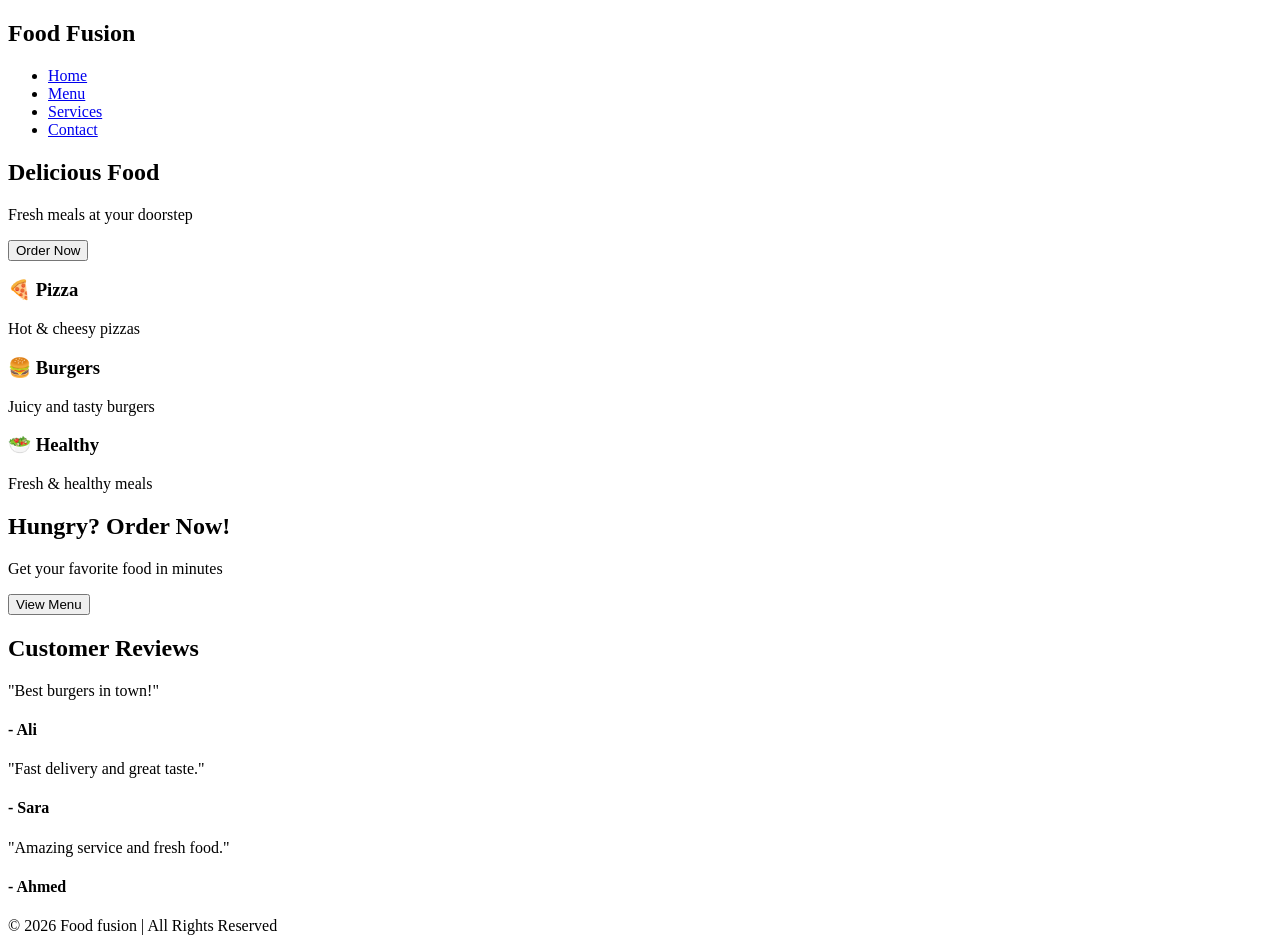
==== index.html @ 692eab53 "Rename Index.html to index.html" ====
<!DOCTYPE html>
<html lang="en">
<head>
  <meta charset="UTF-8">
  <meta name="viewport" content="width=device-width, initial-scale=1.0">
  <title>Food Fusion</title>
  <link rel="stylesheet" href="page.css">
</head>

<body>
<header>
  <h2 class="logo">Food Fusion</h2>
  <nav>
    <ul class="nav-links">
      <li><a href="#">Home</a></li>
      <li><a href="#">Menu</a></li>
      <li><a href="#">Services</a></li>
      <li><a href="#">Contact</a></li>
    </ul>
  </nav>
</header>

<section class="hero">
  <h1>Delicious Food </h1>
  <p>Fresh meals at your doorstep</p>
  <button>Order Now</button>
</section>

<section class="features">
  <div class="card">
    <h3>🍕 Pizza</h3>
    <p>Hot & cheesy pizzas</p>
  </div>
  <div class="card">
    <h3>🍔 Burgers</h3>
    <p>Juicy and tasty burgers</p>
  </div>

  <div class="card">
    <h3>🥗 Healthy</h3>
    <p>Fresh & healthy meals</p>
  </div>
</section>


<section class="cta">
  <h2>Hungry? Order Now!</h2>
  <p>Get your favorite food in minutes</p>
  <button>View Menu</button>
</section>


<section class="testimonials">
  <h2>Customer Reviews</h2>

  <div class="testimonial-container">
    <div class="testimonial">
      <p>"Best burgers in town!"</p>
      <h4>- Ali</h4>
    </div>

    <div class="testimonial">
      <p>"Fast delivery and great taste."</p>
      <h4>- Sara</h4>
    </div>

    <div class="testimonial">
      <p>"Amazing service and fresh food."</p>
      <h4>- Ahmed</h4>
    </div>
  </div>
</section>

<footer>
  <p>© 2026 Food fusion | All Rights Reserved</p>
</footer>

</body>
</html>
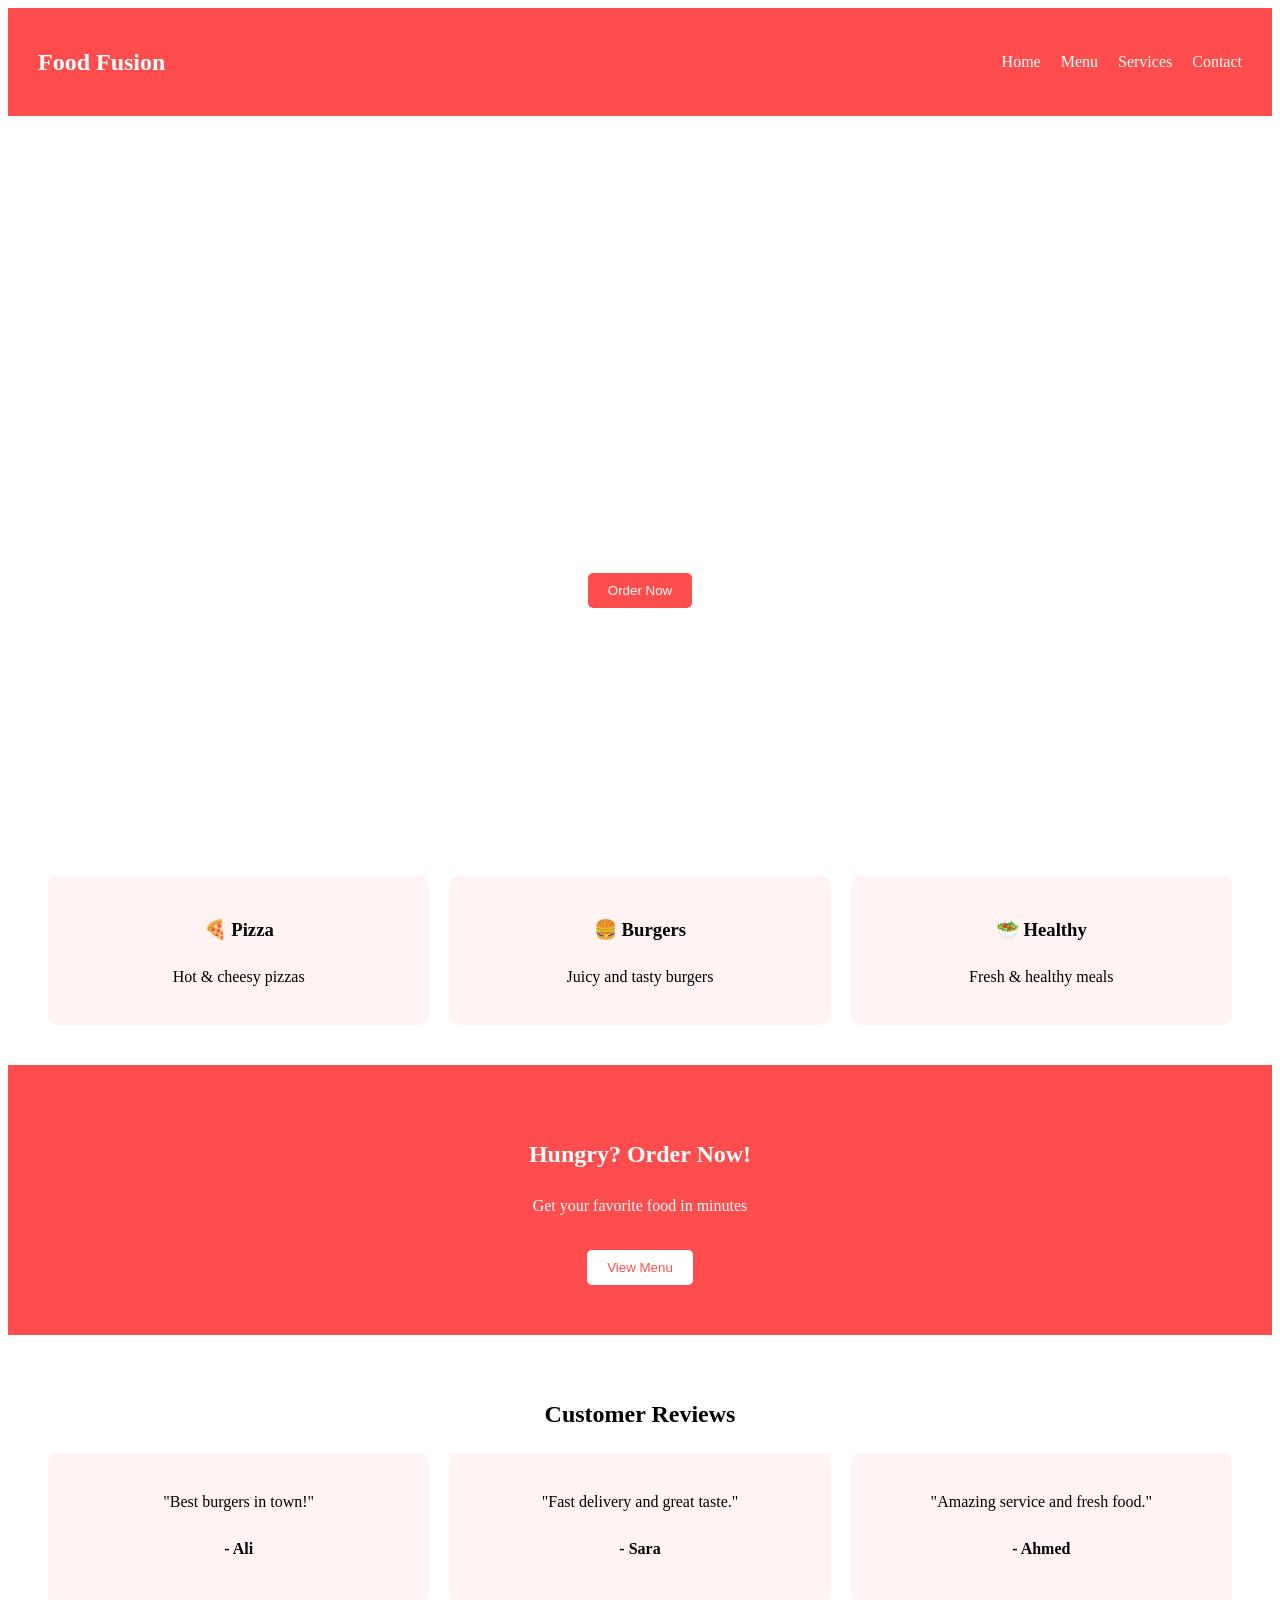
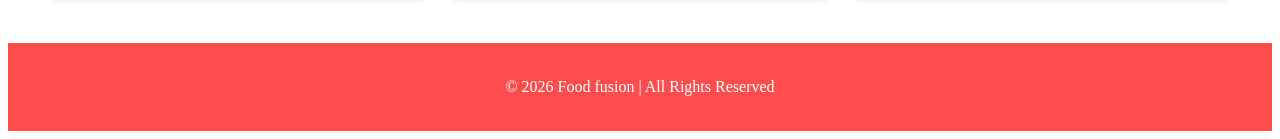
==== commit 854b93a8: "Update index.html" ====
--- a/index.html
+++ b/index.html
@@ -4,7 +4,7 @@
   <meta charset="UTF-8">
   <meta name="viewport" content="width=device-width, initial-scale=1.0">
   <title>Food Fusion</title>
-  <link rel="stylesheet" href="page.css">
+  <link rel="stylesheet" href="first.css">
 </head>
 
 <body>
--- a/first.css
+++ b/first.css
@@ -0,0 +1,146 @@
+
+ {
+  margin: 0;
+  padding: 0;
+  box-sizing: border-box;
+   
+ }
+  
+body {
+  line-height: 1.6;
+}
+
+
+header {
+  display: flex;
+  justify-content: space-between;
+  align-items: center;
+  background: #ff4d4d;
+  color: white;
+  padding: 15px 30px}
+
+.nav-links {
+  display: flex;
+  list-style: none;
+  gap: 20px;
+}
+
+.nav-links a {
+  color: white;
+  text-decoration: none;
+}
+
+
+.hero {
+  display: flex;
+  flex-direction: column;
+  justify-content: center;
+  align-items: center;
+  height: 80vh;
+  text-align: center;
+  background-image: url("Junk.Jpg");
+  background-size :cover;
+  color: white;
+}
+
+.hero h1 {
+  font-size: 3rem;
+}
+
+.hero button {
+  margin-top: 15px;
+  padding: 10px 20px;
+  border: none;
+  background: #ff4d4d;
+  color: white;
+  border-radius: 5px;
+  cursor: pointer;
+}
+
+
+.features {
+  display: grid;
+  grid-template-columns: repeat(3, 1fr);
+  gap: 20px;
+  padding: 40px;
+}
+
+.card {
+  background: #fff3f3;
+  padding: 20px;
+  border-radius: 10px;
+  text-align: center;
+}
+
+
+.cta {
+  text-align: center;
+  padding: 50px;
+  background: #ff4d4d;
+  color: white;
+}
+
+.cta button {
+  margin-top: 15px;
+  padding: 10px 20px;
+  border: none;
+  background: white;
+  color: #ff4d4d;
+  border-radius: 5px;
+  cursor: pointer;
+}
+
+
+.testimonials {
+  padding: 40px;
+  text-align: center;
+}
+
+.testimonial-container {
+  display: flex;
+  gap: 20px;
+  margin-top: 20px;
+}
+
+.testimonial {
+  background: #fff3f3;
+  padding: 20px;
+  border-radius: 10px;
+  flex: 1;
+}
+
+footer {
+  background: #ff4d4d;
+  color: white;
+  text-align: center;
+  padding: 15px;
+}
+@media (max-width: 768px) {
+  .features {
+    grid-template-columns: repeat(2, 1fr);
+  }
+
+  .testimonial-container {
+    flex-direction: column;
+  }
+
+  .hero h1 {
+    font-size: 2rem;
+  }
+}
+
+
+@media (max-width: 500px) {
+  header {
+    flex-direction: column;
+  }
+
+  .nav-links {
+    flex-direction: row;
+    align-items: center;
+    margin-top: 10px;
+  }
+
+  .features {
+    grid-template-columns: 1fr;
+  }
